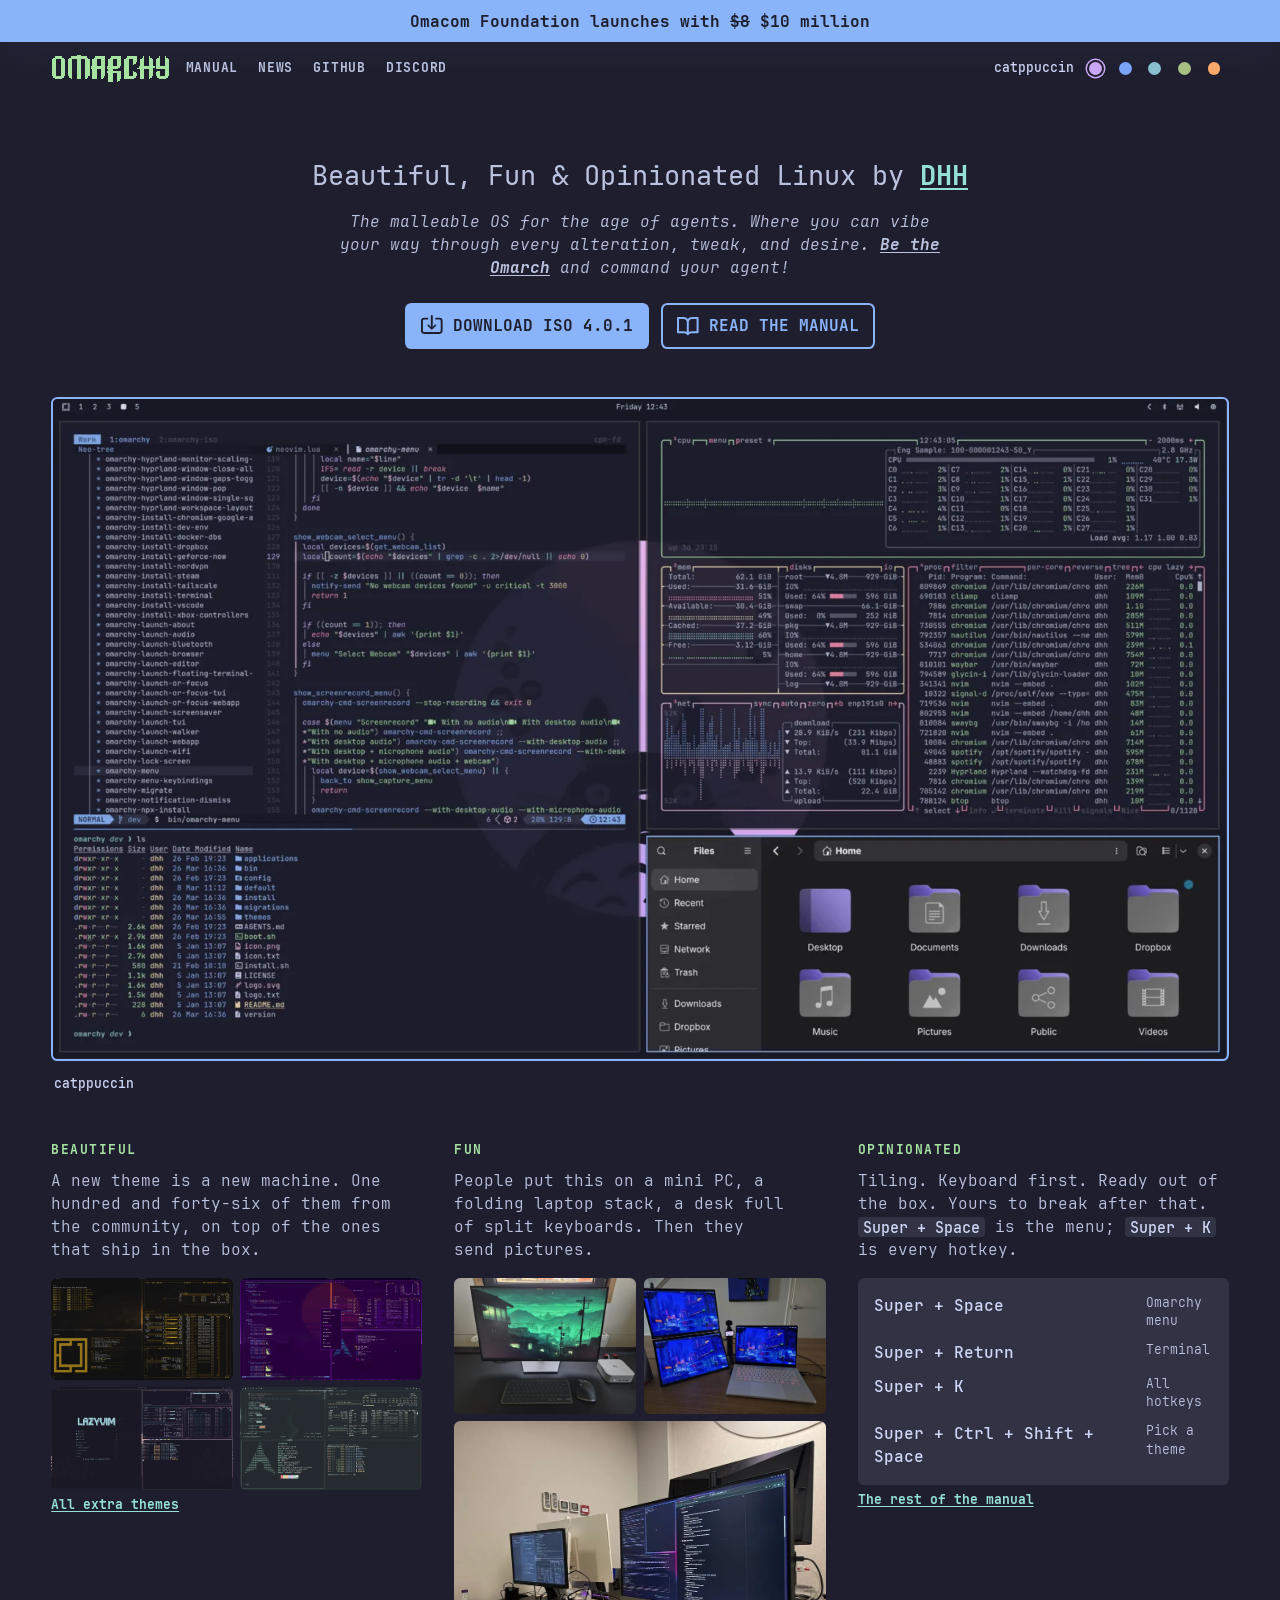
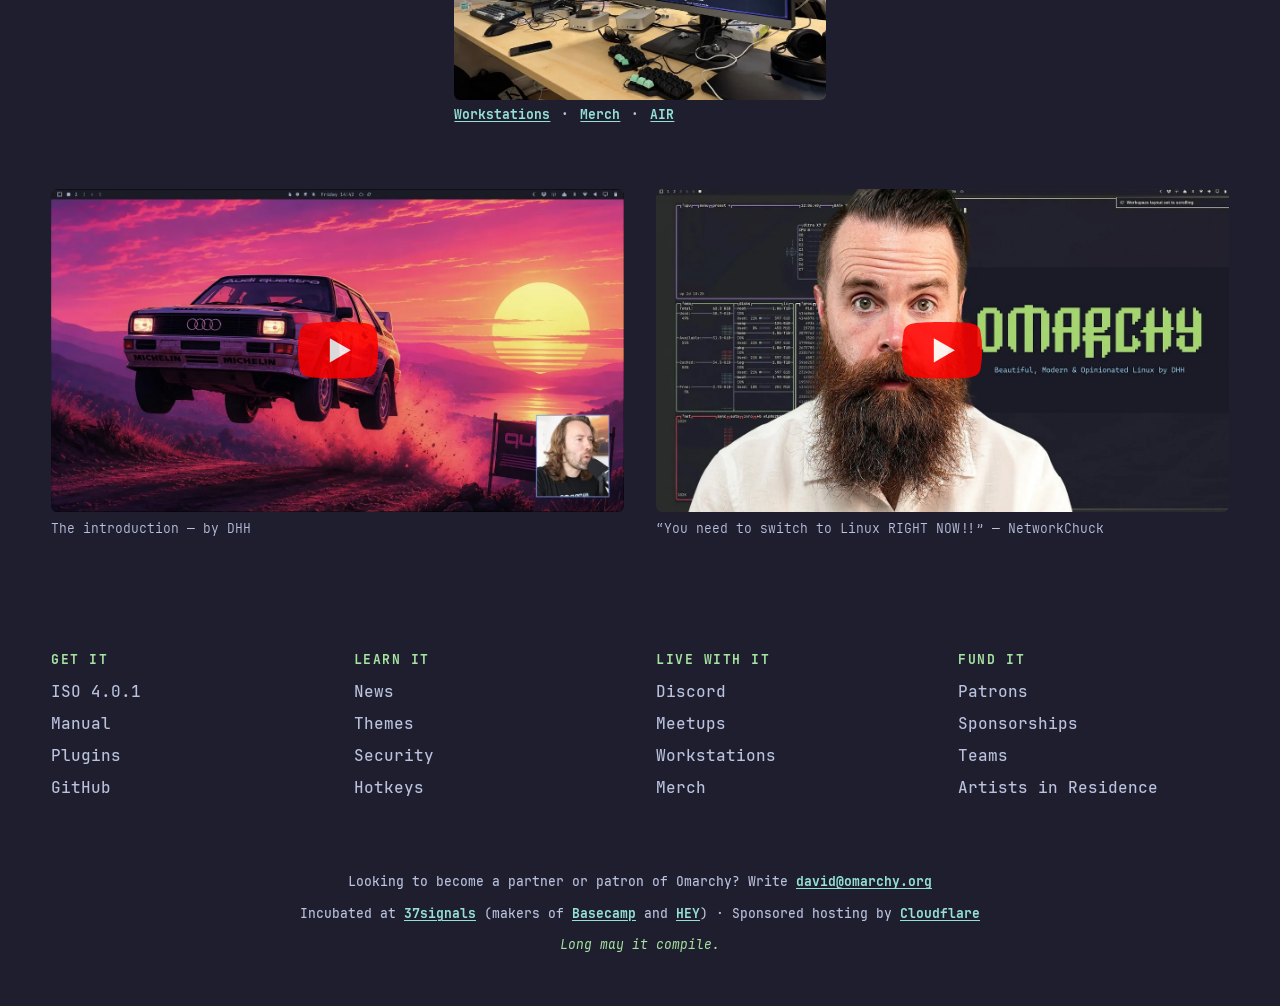
==== index.html @ 50c85d48 "Add Omarchy homepage redesign Static HTML/CSS drop-in: compact bar, Catppuccin default, stock theme " ====
<!doctype html>
<html lang="en" data-theme="catppuccin">
  <head>
    <meta charset="utf-8">
    <meta name="viewport" content="initial-scale=1, width=device-width">
    <title>Omarchy — Beautiful, Fun &amp; Opinionated Linux by DHH</title>
    <meta name="description" content="Beautiful, Fun &amp; Opinionated Linux by DHH. The malleable OS for the age of agents.">
    <meta name="theme-color" content="#1e1e2e">

    <meta property="og:site_name" content="Omarchy">
    <meta property="og:title" content="Omarchy">
    <meta property="og:description" content="Beautiful, Fun &amp; Opinionated Linux by DHH">
    <meta property="og:image" content="https://omarchy.org/assets/images/opengraph.png">
    <meta property="og:url" content="https://omarchy.org">
    <meta property="og:type" content="website">

    <meta name="twitter:title" content="Omarchy">
    <meta name="twitter:description" content="Beautiful, Fun &amp; Opinionated Linux by DHH">
    <meta name="twitter:image" content="https://omarchy.org/assets/images/opengraph.png">
    <meta name="twitter:card" content="summary_large_image">

    <link rel="icon" href="/assets/images/favicon.png">
    <link rel="stylesheet" href="/assets/css/reset.css">
    <link rel="stylesheet" href="/assets/css/fonts.css">
    <link rel="stylesheet" href="/assets/css/root.css">
    <link rel="stylesheet" href="/assets/css/site.css">

    <script>
      (function () {
        var allowed = ['catppuccin', 'tokyo-night', 'nord', 'everforest', 'retro-82'];
        var theme = 'catppuccin';
        try {
          var query = new URLSearchParams(location.search).get('theme');
          var stored = localStorage.getItem('omarchy-homepage-theme');
          if (allowed.indexOf(query) !== -1) theme = query;
          else if (allowed.indexOf(stored) !== -1) theme = stored;
        } catch (e) {}
        document.documentElement.dataset.theme = theme;
      })();
    </script>

    <script src="/assets/js/script.js" type="module"></script>
  </head>

  <body>
    <a class="skip" href="#content">Skip to content</a>

    <div class="notification">
      <a href="https://omarchy.org/news/2026/08/omacom-foundation-launches-with-8-million">Omacom Foundation launches with <s>$8</s> $10 million</a>
    </div>

    <header class="bar">
      <a class="bar__brand" href="/" aria-label="Omarchy">
        <span class="bar__logo" aria-hidden="true"></span>
        <span class="bar__wordmark" aria-hidden="true"></span>
      </a>

      <nav class="bar__links" aria-label="Primary">
        <a href="https://omarchy.org/manual/">Manual</a>
        <a href="https://omarchy.org/news/">News</a>
        <a href="https://github.com/omacom/omarchy">GitHub</a>
        <a href="https://discord.gg/tXFUdasqhY">Discord</a>
      </nav>

      <div class="bar__theme">
        <span class="bar__theme-name" data-theme-name aria-hidden="true">catppuccin</span>
        <div class="switcher" role="radiogroup" aria-label="Desktop theme">
          <button class="switcher__dot" type="button" role="radio" aria-checked="true" data-theme-set="catppuccin" style="--dot:#cba6f7" title="Catppuccin">
            <span class="visually-hidden">Catppuccin</span>
          </button>
          <button class="switcher__dot" type="button" role="radio" aria-checked="false" data-theme-set="tokyo-night" style="--dot:#7aa2f7" title="Tokyo Night">
            <span class="visually-hidden">Tokyo Night</span>
          </button>
          <button class="switcher__dot" type="button" role="radio" aria-checked="false" data-theme-set="nord" style="--dot:#88c0d0" title="Nord">
            <span class="visually-hidden">Nord</span>
          </button>
          <button class="switcher__dot" type="button" role="radio" aria-checked="false" data-theme-set="everforest" style="--dot:#a7c080" title="Everforest">
            <span class="visually-hidden">Everforest</span>
          </button>
          <button class="switcher__dot" type="button" role="radio" aria-checked="false" data-theme-set="retro-82" style="--dot:#faa968" title="Retro 82">
            <span class="visually-hidden">Retro 82</span>
          </button>
        </div>
      </div>

      <details class="bar__more">
        <summary>Menu</summary>
        <div class="bar__more-panel">
          <a href="https://iso.omarchy.org/omarchy-4.0.1.iso">Download ISO</a>
          <a href="https://omarchy.org/manual/">Manual</a>
          <a href="https://omarchy.org/news/">News</a>
          <a href="https://github.com/omacom/omarchy">GitHub</a>
          <a href="https://discord.gg/tXFUdasqhY">Discord</a>
        </div>
      </details>
    </header>

    <main id="content">
      <header class="hero wrap">
        <div class="hero__copy">
          <h1>Beautiful, Fun &amp; Opinionated Linux by <a href="https://dhh.dk">DHH</a></h1>
          <p class="hero__sub">The malleable OS for the age of agents. Where you can vibe your way through every alteration, tweak, and desire. <a href="https://omarchs.fyi">Be the Omarch</a> and command your agent!</p>
          <div class="hero__actions">
            <a class="button" href="https://iso.omarchy.org/omarchy-4.0.1.iso">
              <svg viewBox="0 0 32 32" aria-hidden="true"><path d="m9.47363 4.01687c.77167.00015 1.39727.62585 1.39747 1.39747 0 .7718-.6257 1.39829-1.39747 1.39843h-4.625c-.66518.00006-1.17367.17068-1.52539.5127-.34225.34225-.51364.86071-.51367 1.55469v14.24194c0 .694.17139 1.2124.51367 1.5547.35173.3517.86001.5282 1.52539.5283h22.28807c.6561 0 1.1599-.1766 1.5117-.5283.3613-.3423.542-.8607.542-1.5547v-14.24194c0-.69398-.1807-1.21244-.542-1.55469-.3517-.34214-.8558-.5127-1.5117-.5127h-4.624c-.7719 0-1.3984-.62654-1.3984-1.39843.0002-.77171.6266-1.39747 1.3984-1.39747h4.8096c1.5402.00002 2.705.3903 3.4941 1.16993.789.77963 1.1836 1.93518 1.1836 3.46582v14.71258c0 1.5305-.3947 2.6853-1.1836 3.4649-.7891.7796-1.9539 1.1699-3.4941 1.1699h-22.64457c-1.54021 0-2.70501-.3903-3.49414-1.1699-.788897-.7796-1.18354196-1.9344-1.18359-3.4649v-14.71258c0-1.53064.394563-2.68619 1.18359-3.46582.78913-.77963 1.95393-1.16991 3.49414-1.16993z"/><path d="m16.0078 0c.3832.00005683.7111.136008.9834.408203.2825.27241.4238.590889.4238.954097v14.2481l-.1211 2.2548.8018-.9687 2.1494-2.2998c.2522-.2825.5652-.4238.9385-.4238.3429 0 .6358.1156.8779.3476.2522.2321.378.5203.378.8633-.0001.3328-.1314.6359-.3936.9082l-4.9785 4.7969c-.1816.1715-.3588.2926-.5303.3632-.1714.0706-.3478.1065-.5293.1065-.1816 0-.3587-.0358-.5303-.1065-.1714-.0706-.3533-.1918-.5449-.3632l-4.96385-4.7969c-.27233-.2723-.40812-.5754-.4082-.9082 0-.343.12114-.6312.36328-.8633.24207-.2319.53497-.3476.87797-.3476.3933 0 .711.1413.9531.4238l2.164 2.2998.8028.9687-.1211-2.2548v-14.2481c0-.363208.1358-.681687.4082-.954097.2824-.27226.6157-.408203.999-.408203z" fill="currentColor"/></svg>
              <span>Download ISO 4.0.1</span>
            </a>
            <a class="button button--ghost" href="https://omarchy.org/manual/">
              <svg viewBox="0 0 32 32" aria-hidden="true"><path d="m0 4.49992c0-.3978.158025-.77931.439312-1.0606s.662798-.43931 1.060598-.43931h8.50549c2.4538 0 4.6337 1.17992 5.9996 3.00181.6982-.9334 1.6047-1.69085 2.6474-2.212 1.0426-.52115 2.1926-.7916 3.3582-.78981h8.4895c.3978 0 .7793.15802 1.0606.43931s.4393.6628.4393 1.0606v20.99868c0 .3978-.158.7793-.4393 1.0606s-.6628.4393-1.0606.4393h-9.0134c-.591 0-1.1761.1164-1.722.3425-.546.2261-1.042.5576-1.4598.9754l-1.244 1.2419c-.2812.2809-.6624.4387-1.0599.4387s-.7787-.1578-1.0599-.4387l-1.244-1.2419c-.4178-.4178-.9138-.7493-1.4598-.9754-.5459-.2261-1.131-.3425-1.722-.3425h-9.01539c-.3978 0-.779311-.158-1.060598-.4393s-.439312-.6628-.439312-1.0606zm14.5011 20.64668.008-10.1453-.004-4.5058c-.0011-1.19267-.4756-2.33616-1.3194-3.17916-.8437-.84299-1.9876-1.31652-3.1803-1.31652h-7.00559v17.99888h7.51349c1.4108-.0001 2.793.3978 3.9878 1.1479zm3.0078-14.6471-.008 14.6431c1.1942-.7477 2.5748-1.1442 3.9838-1.1439h7.5135v-17.99888h-6.9896c-1.1934 0-2.3379.47408-3.1818 1.31794-.8438.84386-1.3179 1.98838-1.3179 3.18174z" fill="currentColor"/></svg>
              <span>Read the Manual</span>
            </a>
          </div>
        </div>

        <figure class="desktop">
          <div class="desktop__window">
            <img data-desktop src="/assets/images/desktop/catppuccin.webp" width="1600" height="900" alt="Omarchy desktop · catppuccin">
          </div>
          <script>
            (function () {
              var theme = document.documentElement.dataset.theme;
              if (!theme) return;
              if (theme !== 'catppuccin') {
                var img = document.querySelector('[data-desktop]');
                img.src = '/assets/images/desktop/' + theme + '.webp';
                img.alt = 'Omarchy desktop · ' + theme;
              }
              document.querySelectorAll('[data-theme-name]').forEach(function (el) {
                el.textContent = theme;
              });
            })();
          </script>
          <figcaption class="desktop__meta">
            <p class="desktop__caption"><strong data-theme-name>catppuccin</strong></p>
          </figcaption>
        </figure>
      </header>

      <section class="beats wrap" aria-label="Beautiful, fun, and opinionated">
        <article class="beat">
          <h2>Beautiful</h2>
          <p>A new theme is a new machine. One hundred and forty-six of them from the community, on top of the ones that ship in the box.</p>
          <div class="thumbs">
            <a href="https://omarchy.org/themes/"><img src="/assets/images/themes/gold-rush.webp" width="1200" height="675" alt="Gold Rush theme" loading="lazy" decoding="async"></a>
            <a href="https://omarchy.org/themes/"><img src="/assets/images/themes/synthwave-84.webp" width="1200" height="675" alt="Synthwave '84 theme" loading="lazy" decoding="async"></a>
            <a href="https://omarchy.org/themes/"><img src="/assets/images/themes/rose-pine-dark.webp" width="1200" height="675" alt="Rose Pine Dark theme" loading="lazy" decoding="async"></a>
            <a href="https://omarchy.org/themes/"><img src="/assets/images/themes/evergarden.webp" width="1200" height="675" alt="Evergarden theme" loading="lazy" decoding="async"></a>
          </div>
          <a class="beat__more" href="https://omarchy.org/themes/">All extra themes</a>
        </article>

        <article class="beat">
          <h2>Fun</h2>
          <p>People put this on a mini PC, a folding laptop stack, a desk full of split keyboards. Then they send pictures.</p>
          <div class="desks">
            <a href="https://omarchy.org/workstations/"><img src="/assets/images/workstations/thumbs/20250809_093527.webp" width="900" height="675" alt="A single-monitor Omarchy workstation" loading="lazy" decoding="async"></a>
            <a href="https://omarchy.org/workstations/"><img src="/assets/images/workstations/thumbs/20250819_130901.webp" width="900" height="675" alt="A three-screen Omarchy laptop setup" loading="lazy" decoding="async"></a>
            <a href="https://omarchy.org/workstations/"><img src="/assets/images/workstations/thumbs/6a74444a-0a73-46bc-817d-bce9c9c6c0e6.webp" width="900" height="675" alt="An ultrawide Omarchy desk with split keyboards" loading="lazy" decoding="async"></a>
          </div>
          <a class="beat__more" href="https://omarchy.org/workstations/">Workstations</a>
          ·
          <a class="beat__more" href="https://supply.37signals.com/collections/omarchy">Merch</a>
          ·
          <a class="beat__more" href="https://omarchy.org/air/">AIR</a>
        </article>

        <article class="beat">
          <h2>Opinionated</h2>
          <p>Tiling. Keyboard first. Ready out of the box. Yours to break after that. <kbd>Super + Space</kbd> is the menu; <kbd>Super + K</kbd> is every hotkey.</p>
          <dl class="keys">
            <div>
              <dt>Super + Space</dt>
              <dd>Omarchy menu</dd>
            </div>
            <div>
              <dt>Super + Return</dt>
              <dd>Terminal</dd>
            </div>
            <div>
              <dt>Super + K</dt>
              <dd>All hotkeys</dd>
            </div>
            <div>
              <dt>Super + Ctrl + Shift + Space</dt>
              <dd>Pick a theme</dd>
            </div>
          </dl>
          <a class="beat__more" href="https://omarchy.org/manual/hotkeys">The rest of the manual</a>
        </article>
      </section>

      <section class="watch wrap" aria-label="Videos">
        <figure class="video">
          <button class="video__facade" type="button" data-video="F7fe9pa8OeE" data-title="Omarchy introduction video" aria-label="Play: Omarchy introduction video">
            <img src="/assets/images/video/omarchy-quattro.webp" width="1280" height="720" alt="Omarchy Quattro by David Heinemeier Hansson" decoding="async">
            <span class="video__play" aria-hidden="true">
              <svg viewBox="0 0 68 48"><path d="M66.5 7.7a8.6 8.6 0 0 0-6-6C55.2 0 34 0 34 0S12.8 0 7.5 1.7a8.6 8.6 0 0 0-6 6A89.7 89.7 0 0 0 0 24a89.7 89.7 0 0 0 1.5 16.3 8.6 8.6 0 0 0 6 6C12.8 48 34 48 34 48s21.2 0 26.5-1.7a8.6 8.6 0 0 0 6-6A89.7 89.7 0 0 0 68 24a89.7 89.7 0 0 0-1.5-16.3z" fill="#f00"/><path d="M27 34.3 44.8 24 27 13.7z" fill="#fff"/></svg>
            </span>
          </button>
          <figcaption>The introduction — by DHH</figcaption>
        </figure>

        <figure class="video">
          <button class="video__facade" type="button" data-video="9SDkU5VDQEQ" data-title="You need to switch to Linux RIGHT NOW!! by NetworkChuck" aria-label="Play: You need to switch to Linux RIGHT NOW!! by NetworkChuck">
            <img src="/assets/images/video/networkchuck.webp" width="1280" height="720" alt="You need to switch to Linux RIGHT NOW!! by NetworkChuck" decoding="async">
            <span class="video__play" aria-hidden="true">
              <svg viewBox="0 0 68 48"><path d="M66.5 7.7a8.6 8.6 0 0 0-6-6C55.2 0 34 0 34 0S12.8 0 7.5 1.7a8.6 8.6 0 0 0-6 6A89.7 89.7 0 0 0 0 24a89.7 89.7 0 0 0 1.5 16.3 8.6 8.6 0 0 0 6 6C12.8 48 34 48 34 48s21.2 0 26.5-1.7a8.6 8.6 0 0 0 6-6A89.7 89.7 0 0 0 68 24a89.7 89.7 0 0 0-1.5-16.3z" fill="#f00"/><path d="M27 34.3 44.8 24 27 13.7z" fill="#fff"/></svg>
            </span>
          </button>
          <figcaption>“You need to switch to Linux RIGHT NOW!!” — NetworkChuck</figcaption>
        </figure>
      </section>

      <nav class="directory wrap" aria-label="The rest of Omarchy">
        <div>
          <h2>Get it</h2>
          <ul>
            <li><a href="https://iso.omarchy.org/omarchy-4.0.1.iso">ISO 4.0.1</a></li>
            <li><a href="https://omarchy.org/manual/">Manual</a></li>
            <li><a href="https://omarchyplugins.com/">Plugins</a></li>
            <li><a href="https://github.com/omacom/omarchy">GitHub</a></li>
          </ul>
        </div>
        <div>
          <h2>Learn it</h2>
          <ul>
            <li><a href="https://omarchy.org/news/">News</a></li>
            <li><a href="https://omarchy.org/themes/">Themes</a></li>
            <li><a href="https://omarchy.org/security/">Security</a></li>
            <li><a href="https://omarchy.org/manual/hotkeys">Hotkeys</a></li>
          </ul>
        </div>
        <div>
          <h2>Live with it</h2>
          <ul>
            <li><a href="https://discord.gg/tXFUdasqhY">Discord</a></li>
            <li><a href="https://omarchy.org/meetups/">Meetups</a></li>
            <li><a href="https://omarchy.org/workstations/">Workstations</a></li>
            <li><a href="https://supply.37signals.com/collections/omarchy">Merch</a></li>
          </ul>
        </div>
        <div>
          <h2>Fund it</h2>
          <ul>
            <li><a href="https://omarchy.org/patrons/">Patrons</a></li>
            <li><a href="https://omarchy.org/sponsorships/">Sponsorships</a></li>
            <li><a href="https://omarchy.org/teams/">Teams</a></li>
            <li><a href="https://omarchy.org/air/">Artists in Residence</a></li>
          </ul>
        </div>
      </nav>
    </main>

    <footer class="footer wrap">
      <p>Looking to become a partner or patron of Omarchy? Write <a href="mailto:david@omarchy.org">david@omarchy.org</a></p>
      <p>Incubated at <a href="https://37signals.com">37signals</a> (makers of <a href="https://basecamp.com">Basecamp</a> and <a href="https://hey.com">HEY</a>) · Sponsored hosting by <a href="https://cloudflare.com">Cloudflare</a></p>
      <p><a class="wink" href="https://omarchs.fyi">Long may it compile.</a></p>
    </footer>
  </body>
</html>
---- assets/css/fonts.css ----
@font-face {
  font-display: swap;
  font-family: 'JetBrains Mono';
  font-style: normal;
  font-weight: 300;
  src: url('../fonts/JetBrainsMono-Light.woff2') format('woff2');
}

@font-face {
  font-display: swap;
  font-family: 'JetBrains Mono';
  font-style: italic;
  font-weight: 300;
  src: url('../fonts/JetBrainsMono-LightItalic.woff2') format('woff2');
}

@font-face {
  font-display: swap;
  font-family: 'JetBrains Mono';
  font-style: normal;
  font-weight: 400;
  src: url('../fonts/JetBrainsMono-Regular.woff2') format('woff2');
}

@font-face {
  font-display: swap;
  font-family: 'JetBrains Mono';
  font-style: italic;
  font-weight: 400;
  src: url('../fonts/JetBrainsMono-Italic.woff2') format('woff2');
}

@font-face {
  font-display: swap;
  font-family: 'JetBrains Mono';
  font-style: normal;
  font-weight: 500;
  src: url('../fonts/JetBrainsMono-Medium.woff2') format('woff2');
}

@font-face {
  font-display: swap;
  font-family: 'JetBrains Mono';
  font-style: italic;
  font-weight: 500;
  src: url('../fonts/JetBrainsMono-MediumItalic.woff2') format('woff2');
}

@font-face {
  font-display: swap;
  font-family: 'JetBrains Mono';
  font-style: normal;
  font-weight: 600;
  src: url('../fonts/JetBrainsMono-SemiBold.woff2') format('woff2');
}

@font-face {
  font-display: swap;
  font-family: 'JetBrains Mono';
  font-style: italic;
  font-weight: 600;
  src: url('../fonts/JetBrainsMono-SemiBoldItalic.woff2') format('woff2');
}

@font-face {
  font-display: swap;
  font-family: 'JetBrains Mono';
  font-style: normal;
  font-weight: 700;
  src: url('../fonts/JetBrainsMono-Bold.woff2') format('woff2');
}

@font-face {
  font-display: swap;
  font-family: 'JetBrains Mono';
  font-style: italic;
  font-weight: 700;
  src: url('../fonts/JetBrainsMono-BoldItalic.woff2') format('woff2');
}
---- assets/css/root.css ----
/* Palettes are the stock Omarchy colors.toml values, mapped onto the
   tokens the current site already uses. Catppuccin is the default so
   a first paint without JS still matches the hero. */

:root,
[data-theme="catppuccin"] {
  --rgb-background: 30, 30, 46;
  --rgb-surface: 49, 50, 68;
  --rgb-muted: 88, 91, 112;
  --rgb-text: 186, 194, 222;
  --rgb-bright: 205, 214, 244;
  --rgb-accent: 137, 180, 250;
  --rgb-link: 148, 226, 213;
  --rgb-green: 166, 227, 161;
  --rgb-hover: 245, 194, 231;
  --rgb-black: 0, 0, 0;
  --rgb-white: 255, 255, 255;
  --swatch: #cba6f7;
}

[data-theme="tokyo-night"] {
  --rgb-background: 26, 27, 38;
  --rgb-surface: 36, 40, 59;
  --rgb-muted: 65, 72, 104;
  --rgb-text: 122, 162, 247;
  --rgb-bright: 192, 202, 245;
  --rgb-accent: 122, 162, 247;
  --rgb-link: 125, 207, 255;
  --rgb-green: 158, 206, 106;
  --rgb-hover: 180, 249, 248;
  --swatch: #7aa2f7;
}

[data-theme="nord"] {
  --rgb-background: 46, 52, 64;
  --rgb-surface: 59, 66, 82;
  --rgb-muted: 76, 86, 106;
  --rgb-text: 216, 222, 233;
  --rgb-bright: 236, 239, 244;
  --rgb-accent: 129, 161, 193;
  --rgb-link: 136, 192, 208;
  --rgb-green: 163, 190, 140;
  --rgb-hover: 143, 188, 187;
  --swatch: #88c0d0;
}

[data-theme="everforest"] {
  --rgb-background: 45, 53, 59;
  --rgb-surface: 52, 63, 68;
  --rgb-muted: 71, 82, 88;
  --rgb-text: 211, 198, 170;
  --rgb-bright: 211, 198, 170;
  --rgb-accent: 127, 187, 179;
  --rgb-link: 131, 192, 146;
  --rgb-green: 167, 192, 128;
  --rgb-hover: 219, 188, 127;
  --swatch: #a7c080;
}

[data-theme="retro-82"] {
  --rgb-background: 5, 24, 46;
  --rgb-surface: 10, 37, 64;
  --rgb-muted: 42, 107, 120;
  --rgb-text: 167, 201, 198;
  --rgb-bright: 246, 220, 172;
  --rgb-accent: 250, 169, 104;
  --rgb-link: 140, 191, 184;
  --rgb-green: 2, 131, 145;
  --rgb-hover: 233, 123, 60;
  --swatch: #faa968;
}

:root {
  --color-background: rgb(var(--rgb-background));
  --color-surface: rgb(var(--rgb-surface));
  --color-muted: rgb(var(--rgb-muted));
  --color-text: rgb(var(--rgb-text));
  --color-bright: rgb(var(--rgb-bright));
  --color-accent: rgb(var(--rgb-accent));
  --color-link: rgb(var(--rgb-link));
  --color-green: rgb(var(--rgb-green));
  --color-hover: rgb(var(--rgb-hover));
  --color-black: rgb(var(--rgb-black));
  --color-white: rgb(var(--rgb-white));

  --border-color: rgb(var(--rgb-muted) / 0.7);
  --border-width: max(1px, 0.0625em);

  --font-family: 'JetBrains Mono', ui-monospace, monospace;
  --font-size: clamp(0.8125rem, 0.62rem + 0.55vw, 1rem);
  --font-size-small: 80%;
  --font-size-medium: 125%;
  --font-size-large: 160%;

  --line-height: 1.45;

  --space-small: 0.5em;
  --space-medium: 1em;
  --space-neutral: 1.5em;
  --space-large: 2em;
  --space-x-large: 3em;
  --space-xx-large: 4em;
  --space-xxx-large: 5em;

  --measure: 90em;
  --gutter: clamp(1.25rem, 4vw, 4rem);

  --radius: 0.4em;
  --transition: 0.15s cubic-bezier(0.33, 1, 0.68, 1);

  --window-shadow:
    0 0 0 1px rgb(var(--rgb-black) / 0.3),
    0 0.3em 2em -1.2em rgb(var(--rgb-black) / 0.1),
    0 0.6em 2.4em -1.6em rgb(var(--rgb-black) / 0.2),
    0 0.9em 2.8em -2em rgb(var(--rgb-black) / 0.3),
    0 1.2em 3.2em -2.4em rgb(var(--rgb-black) / 0.45);
}
---- assets/css/site.css ----
html {
  color-scheme: dark;
  font-size: 16px;
  scroll-behavior: smooth;
}

body {
  background: var(--color-background);
  color: var(--color-text);
  display: flex;
  flex-direction: column;
  font-family: var(--font-family);
  font-size: var(--font-size);
  font-weight: 300;
  line-height: var(--line-height);
  min-height: 100vh;
  min-height: 100dvh;
}

a {
  color: var(--color-link);
  font-weight: 700;
  text-decoration-thickness: 0.0875em;
  text-underline-offset: 0.125em;
  transition: color var(--transition);
}

b,
strong {
  font-weight: 700;
}

i,
em {
  font-style: italic;
}

img {
  height: auto;
  max-width: 100%;
  width: 100%;
}

:focus-visible {
  outline: 2px solid var(--color-accent);
  outline-offset: 3px;
}

.visually-hidden {
  clip: rect(0 0 0 0);
  clip-path: inset(50%);
  height: 1px;
  overflow: hidden;
  position: absolute;
  white-space: nowrap;
  width: 1px;
}

.skip {
  background: var(--color-accent);
  color: var(--color-background);
  font-weight: 700;
  left: var(--space-medium);
  padding: var(--space-small) var(--space-medium);
  position: absolute;
  text-decoration: none;
  top: -4em;
  z-index: 20;
}

.skip:focus {
  top: var(--space-medium);
}


/* News strip. Scrolls away; the bar below is the thing that sticks. */

.notification a {
  background: var(--color-accent);
  color: var(--color-background);
  display: block;
  font-weight: 700;
  padding: 0.6em var(--gutter);
  text-align: center;
  text-decoration: none;
  transition:
    background var(--transition),
    color var(--transition);
}

.notification s {
  text-decoration: line-through;
}


/* Compact bar. The ASCII wordmark lives here as a CSS mask of the official
   vector, so it recolors with the theme and no longer eats the fold. */

.bar {
  align-items: center;
  backdrop-filter: blur(16px);
  -webkit-backdrop-filter: blur(16px);
  background: rgb(var(--rgb-background) / 0.88);
  border-bottom: var(--border-width) solid var(--border-color);
  display: grid;
  gap: var(--space-medium);
  grid-template-columns: auto 1fr auto;
  padding: 0.7em var(--gutter);
  position: sticky;
  top: 0;
  z-index: 10;
}

.bar__brand {
  color: var(--color-green);
  display: flex;
  text-decoration: none;
}

.bar__logo,
.bar__wordmark {
  background: currentColor;
  display: block;
}

.bar__logo {
  height: 1.7em;
  mask: url('../images/brand/omarchy-logo-mask.svg') center / contain no-repeat;
  -webkit-mask: url('../images/brand/omarchy-logo-mask.svg') center / contain no-repeat;
  width: 1.7em;
}

.bar__wordmark {
  height: 1.7em;
  mask: url('../images/brand/omarchy-wordmark-mask.svg') center / contain no-repeat;
  -webkit-mask: url('../images/brand/omarchy-wordmark-mask.svg') center / contain no-repeat;
  width: 7.4em;
}

.bar__links {
  display: none;
  gap: 1.25em;
  justify-self: start;
}

.bar__links a {
  color: var(--color-text);
  font-size: var(--font-size-small);
  font-weight: 700;
  letter-spacing: 0.06em;
  text-decoration: none;
  text-transform: uppercase;
}

.bar__more {
  justify-self: end;
  position: relative;
}

.bar__more summary {
  color: var(--color-text);
  cursor: pointer;
  font-size: var(--font-size-small);
  font-weight: 700;
  letter-spacing: 0.08em;
  list-style: none;
  text-transform: uppercase;
}

.bar__more summary::-webkit-details-marker {
  display: none;
}

.bar__more-panel {
  background: var(--color-surface);
  border: var(--border-width) solid var(--border-color);
  border-radius: var(--radius);
  box-shadow: var(--window-shadow);
  display: grid;
  gap: 0.75em;
  min-width: 12em;
  padding: var(--space-medium);
  position: absolute;
  right: 0;
  top: calc(100% + 0.6em);
}

.bar__more-panel a {
  color: var(--color-text);
  font-weight: 700;
  text-decoration: none;
}


/* Theme name + dots sit together on the right of the bar. */

.bar__theme {
  align-items: center;
  display: flex;
  gap: 0.15em;
  justify-self: end;
  min-width: 0;
}

.bar__theme-name {
  color: var(--color-bright);
  font-size: var(--font-size-small);
  font-weight: 600;
  padding-inline: 0.35em;
  white-space: nowrap;
}

/* Theme dots. Each swatch is a characteristic color, not the shared accent,
   so Tokyo Night and Catppuccin don't both read as "the blue one". */

.switcher {
  display: flex;
}

.switcher__dot {
  align-items: center;
  background: transparent;
  border: none;
  box-shadow: none;
  cursor: pointer;
  display: grid;
  height: 1.85em;
  justify-items: center;
  padding: 0;
  width: 1.85em;
}

.switcher__dot::after {
  background: var(--dot);
  border-radius: 99px;
  box-shadow: inset 0 0 0 1px rgb(var(--rgb-bright) / 0.25);
  content: "";
  height: 0.8em;
  width: 0.8em;
}

.switcher__dot[aria-checked="true"]::after {
  box-shadow:
    0 0 0 2px var(--color-background),
    0 0 0 3.5px var(--dot);
}


.wrap {
  margin-inline: auto;
  padding-inline: var(--gutter);
  width: min(100%, var(--measure));
}


/* Hero */

.hero {
  padding-bottom: var(--space-x-large);
  padding-top: var(--space-x-large);
}

.hero__copy {
  margin-inline: auto;
  margin-bottom: var(--space-x-large);
  max-width: 44em;
  text-align: center;
}

.hero h1 {
  font-size: clamp(1.25rem, 1.05rem + 0.8vw, 1.7rem);
  font-weight: 400;
  line-height: 1.3;
  text-wrap: balance;
}

.hero__sub {
  font-style: italic;
  font-weight: 300;
  margin-inline: auto;
  margin-top: var(--space-medium);
  max-width: 38em;
  text-wrap: pretty;
}

.hero__sub a,
.hero__sub a:hover {
  color: inherit;
}

.hero__actions {
  display: flex;
  flex-wrap: wrap;
  gap: 0.75em;
  justify-content: center;
  margin-top: var(--space-neutral);
}

.button {
  align-items: center;
  background: var(--color-accent);
  border: none;
  border-radius: var(--radius);
  box-shadow:
    0 1px 0 0 rgb(var(--rgb-black) / 0.1),
    0 0.2em 1.2em -0.4em rgb(var(--rgb-black) / 0.2),
    0 0.4em 2em -0.8em rgb(var(--rgb-black) / 0.3);
  color: var(--color-background);
  cursor: pointer;
  display: inline-flex;
  font-weight: 700;
  gap: 1ch;
  height: 2.9em;
  line-height: 1;
  padding-inline: var(--space-medium);
  text-decoration: none;
  text-transform: uppercase;
  transition:
    background var(--transition),
    color var(--transition),
    box-shadow var(--transition);
}

.button svg {
  fill: currentColor;
  height: 1.35em;
  overflow: visible;
  width: 1.35em;
}

.button--ghost {
  background: transparent;
  box-shadow: inset 0 0 0 2px var(--color-accent);
  color: var(--color-accent);
}


/* The desktop shot is a tiled window: gap, thin accent border, no fake
   titlebar. Theme switches recolor the page and swap this image. */

.desktop {
  margin-inline: auto;
  width: min(100%, var(--measure));
}

.desktop__window {
  background: var(--color-surface);
  border: 2px solid var(--color-accent);
  border-radius: var(--radius);
  box-shadow: var(--window-shadow);
  overflow: hidden;
}

.desktop__window img {
  aspect-ratio: 1800 / 1012;
  display: block;
  object-fit: cover;
  width: 100%;
}

.desktop__meta {
  margin-top: 0.85em;
  padding-inline: 0.15em;
}

.desktop__caption {
  color: rgb(var(--rgb-text) / 0.7);
  font-size: var(--font-size-small);
  font-weight: 500;
}

.desktop__caption strong {
  color: var(--color-bright);
  font-weight: 600;
}




/* Beautiful / Fun / Opinionated */

.beats {
  align-items: start;
  display: grid;
  gap: var(--space-xx-large);
  padding-bottom: var(--space-xx-large);
}

.beat h2 {
  color: var(--color-green);
  font-size: var(--font-size-small);
  font-weight: 700;
  letter-spacing: 0.12em;
  margin-bottom: 0.7em;
  text-transform: uppercase;
}

.beat p {
  margin-bottom: var(--space-medium);
  max-width: 36em;
  text-wrap: pretty;
}

.beat__more {
  display: inline-block;
  font-size: var(--font-size-small);
  margin-top: var(--space-small);
}

.thumbs,
.desks {
  display: grid;
  gap: 0.45em;
  min-width: 0;
}

.thumbs {
  grid-template-columns: minmax(0, 1fr) minmax(0, 1fr);
}

.desks {
  grid-template-columns: minmax(0, 1fr) minmax(0, 1fr);
}

.thumbs a,
.desks a {
  border-radius: var(--radius);
  display: block;
  min-width: 0;
  overflow: hidden;
}

.desks a:last-child {
  grid-column: 1 / -1;
}

.thumbs img {
  aspect-ratio: 16 / 9;
  object-fit: cover;
  transition: transform var(--transition);
}

.desks img {
  aspect-ratio: 4 / 3;
  object-fit: cover;
  transition: transform var(--transition);
}

.keys {
  background: var(--color-surface);
  border: var(--border-width) solid var(--border-color);
  border-radius: var(--radius);
  display: grid;
  gap: 0.65em;
  padding: var(--space-medium);
}

.keys div {
  display: grid;
  gap: 0.35em 1em;
  grid-template-columns: minmax(0, 1fr);
}

.keys dt {
  color: var(--color-bright);
  font-weight: 600;
}

.keys dd {
  color: rgb(var(--rgb-text) / 0.8);
  font-size: var(--font-size-small);
}

kbd {
  background: var(--color-surface);
  border: var(--border-width) solid var(--border-color);
  border-radius: 0.25em;
  color: var(--color-bright);
  font-size: 0.92em;
  font-weight: 600;
  padding: 0.05em 0.35em;
}


/* Videos sit under the product, not in place of it. */

.watch {
  display: grid;
  gap: var(--space-large);
  padding-bottom: var(--space-xx-large);
}

.watch iframe,
.video__facade {
  aspect-ratio: 16 / 9;
  border: none;
  border-radius: var(--radius);
  box-shadow: var(--window-shadow);
  display: block;
  overflow: hidden;
  width: 100%;
}

.video__facade {
  background: var(--color-surface);
  cursor: pointer;
  padding: 0;
  position: relative;
}

.video__facade img {
  height: 100%;
  object-fit: cover;
  transition: transform var(--transition);
  width: 100%;
}

.video__play {
  align-items: center;
  display: flex;
  inset: 0;
  justify-content: center;
  position: absolute;
}

.video__play svg {
  filter: drop-shadow(0 0.1em 0.5em rgb(var(--rgb-black) / 0.5));
  opacity: 0.85;
  transition: opacity var(--transition);
  width: min(14%, 6em);
}

.video figcaption {
  color: rgb(var(--rgb-text) / 0.75);
  font-size: var(--font-size-small);
  margin-top: 0.7em;
}


/* The fourteen buttons, demoted to a directory. */

.directory {
  border-top: var(--border-width) solid var(--border-color);
  display: grid;
  gap: var(--space-x-large);
  padding-bottom: var(--space-x-large);
  padding-top: var(--space-x-large);
}

.directory h2 {
  color: var(--color-green);
  font-size: var(--font-size-small);
  font-weight: 700;
  letter-spacing: 0.12em;
  margin-bottom: 0.85em;
  text-transform: uppercase;
}

.directory ul {
  display: grid;
  gap: 0.55em;
}

.directory a {
  color: var(--color-text);
  font-weight: 500;
  text-decoration: none;
}


.footer {
  border-top: var(--border-width) solid var(--border-color);
  color: rgb(var(--rgb-text) / 0.75);
  display: grid;
  font-size: var(--font-size-small);
  font-weight: 500;
  gap: var(--space-medium);
  padding-bottom: var(--space-xx-large);
  padding-top: var(--space-large);
  text-align: center;
}

.footer p {
  text-wrap: pretty;
}

.wink {
  color: var(--color-green);
  font-style: italic;
  font-weight: 400;
  text-decoration: none;
}


/* Inner pages wear the same bar. Content is a narrow column. */

.page-head {
  padding-bottom: var(--space-large);
  padding-top: var(--space-xx-large);
}

.page-head h1 {
  font-size: var(--font-size-large);
  font-weight: 400;
  line-height: 1.25;
  text-wrap: balance;
}

.page-head p {
  font-style: italic;
  margin-top: var(--space-medium);
  max-width: 40em;
}

.prose {
  font-weight: 400;
  max-width: 42em;
  padding-bottom: var(--space-xx-large);
}

.prose h2 {
  color: var(--color-green);
  font-size: var(--font-size-medium);
  font-weight: 600;
  margin-bottom: 0.6em;
  margin-top: var(--space-x-large);
}

.prose p,
.prose li {
  margin-bottom: 1em;
}

.prose ul {
  list-style: disc;
  padding-left: 1.2em;
}

.prose code {
  background: var(--color-surface);
  border-radius: 0.25em;
  color: var(--color-bright);
  font-size: 0.95em;
  padding: 0.1em 0.35em;
}


@media (hover: hover) {

  a:hover {
    color: var(--color-white);
  }

  .notification a:hover {
    background: var(--color-hover);
    color: var(--color-background);
  }

  .bar__brand:hover {
    color: var(--color-hover);
  }

  .bar__links a:hover,
  .bar__more-panel a:hover,
  .directory a:hover {
    color: var(--color-white);
  }

  .button:hover {
    background: var(--color-hover);
    color: var(--color-background);
  }

  .button--ghost:hover {
    background: var(--color-accent);
    color: var(--color-background);
  }

  .thumbs a:hover img,
  .desks a:hover img,
  .video__facade:hover img {
    transform: scale(1.03);
  }

  .video__facade:hover .video__play svg {
    opacity: 1;
  }

  .wink:hover {
    color: var(--color-hover);
  }

  .switcher__dot:hover::after {
    box-shadow: 0 0 0 2px var(--color-background), 0 0 0 3.5px var(--dot);
  }

}


@media (min-width: 40em) {

  .keys div {
    grid-template-columns: 16em 1fr;
  }

}


@media (min-width: 52em) {

  .bar__logo {
    display: none;
  }

  .bar__links {
    display: flex;
  }

  .bar__more {
    display: none;
  }

  .watch {
    grid-template-columns: 1fr 1fr;
  }

  .directory {
    grid-template-columns: repeat(4, minmax(0, 1fr));
    gap: var(--space-large);
  }

}


@media (min-width: 64em) {

  .hero {
    padding-top: var(--space-xx-large);
  }

  .beats {
    gap: var(--space-large);
    grid-template-columns: 1fr 1fr 1fr;
  }

}


@media (max-width: 51.98em) {

  .bar__wordmark {
    display: none;
  }

}


@media (prefers-reduced-motion: reduce) {

  html {
    scroll-behavior: auto;
  }

  *,
  *::before,
  *::after {
    transition: none !important;
  }

  .thumbs a:hover img,
  .desks a:hover img,
  .video__facade:hover img {
    transform: none;
  }

}
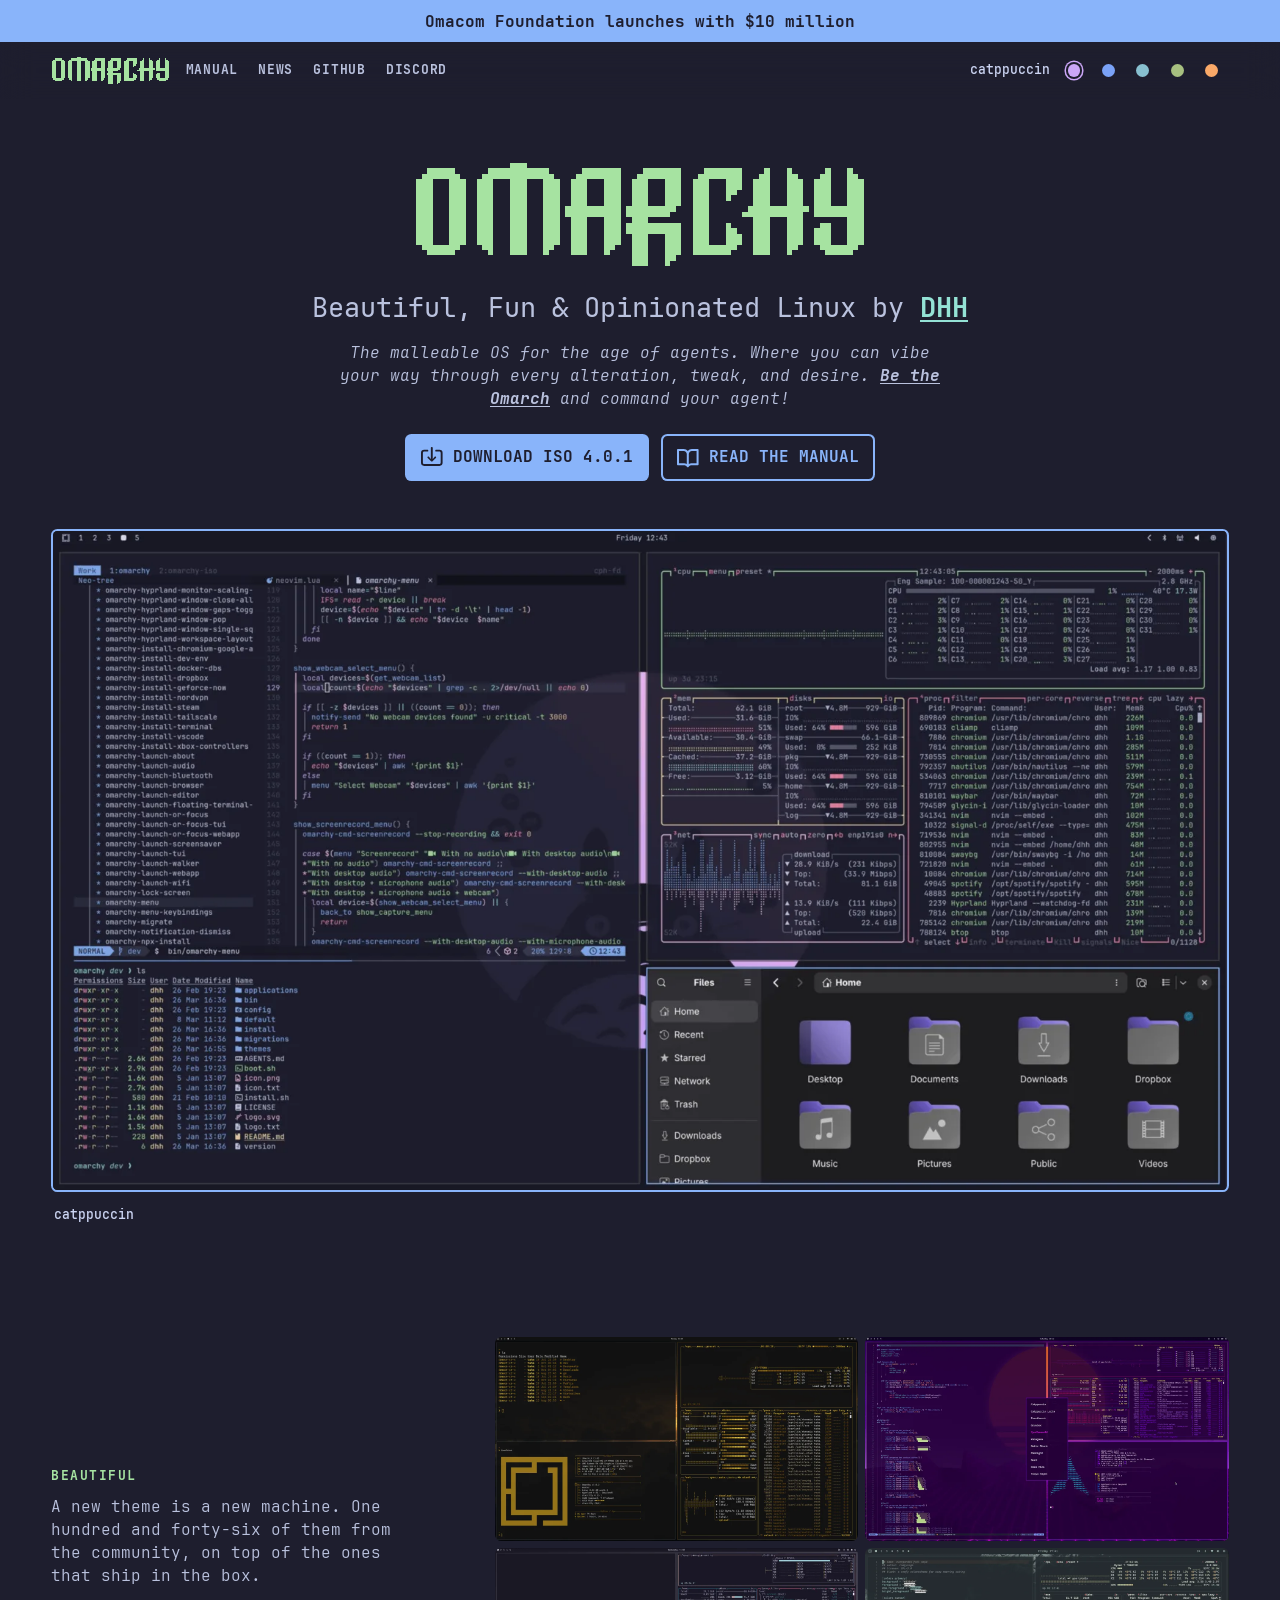
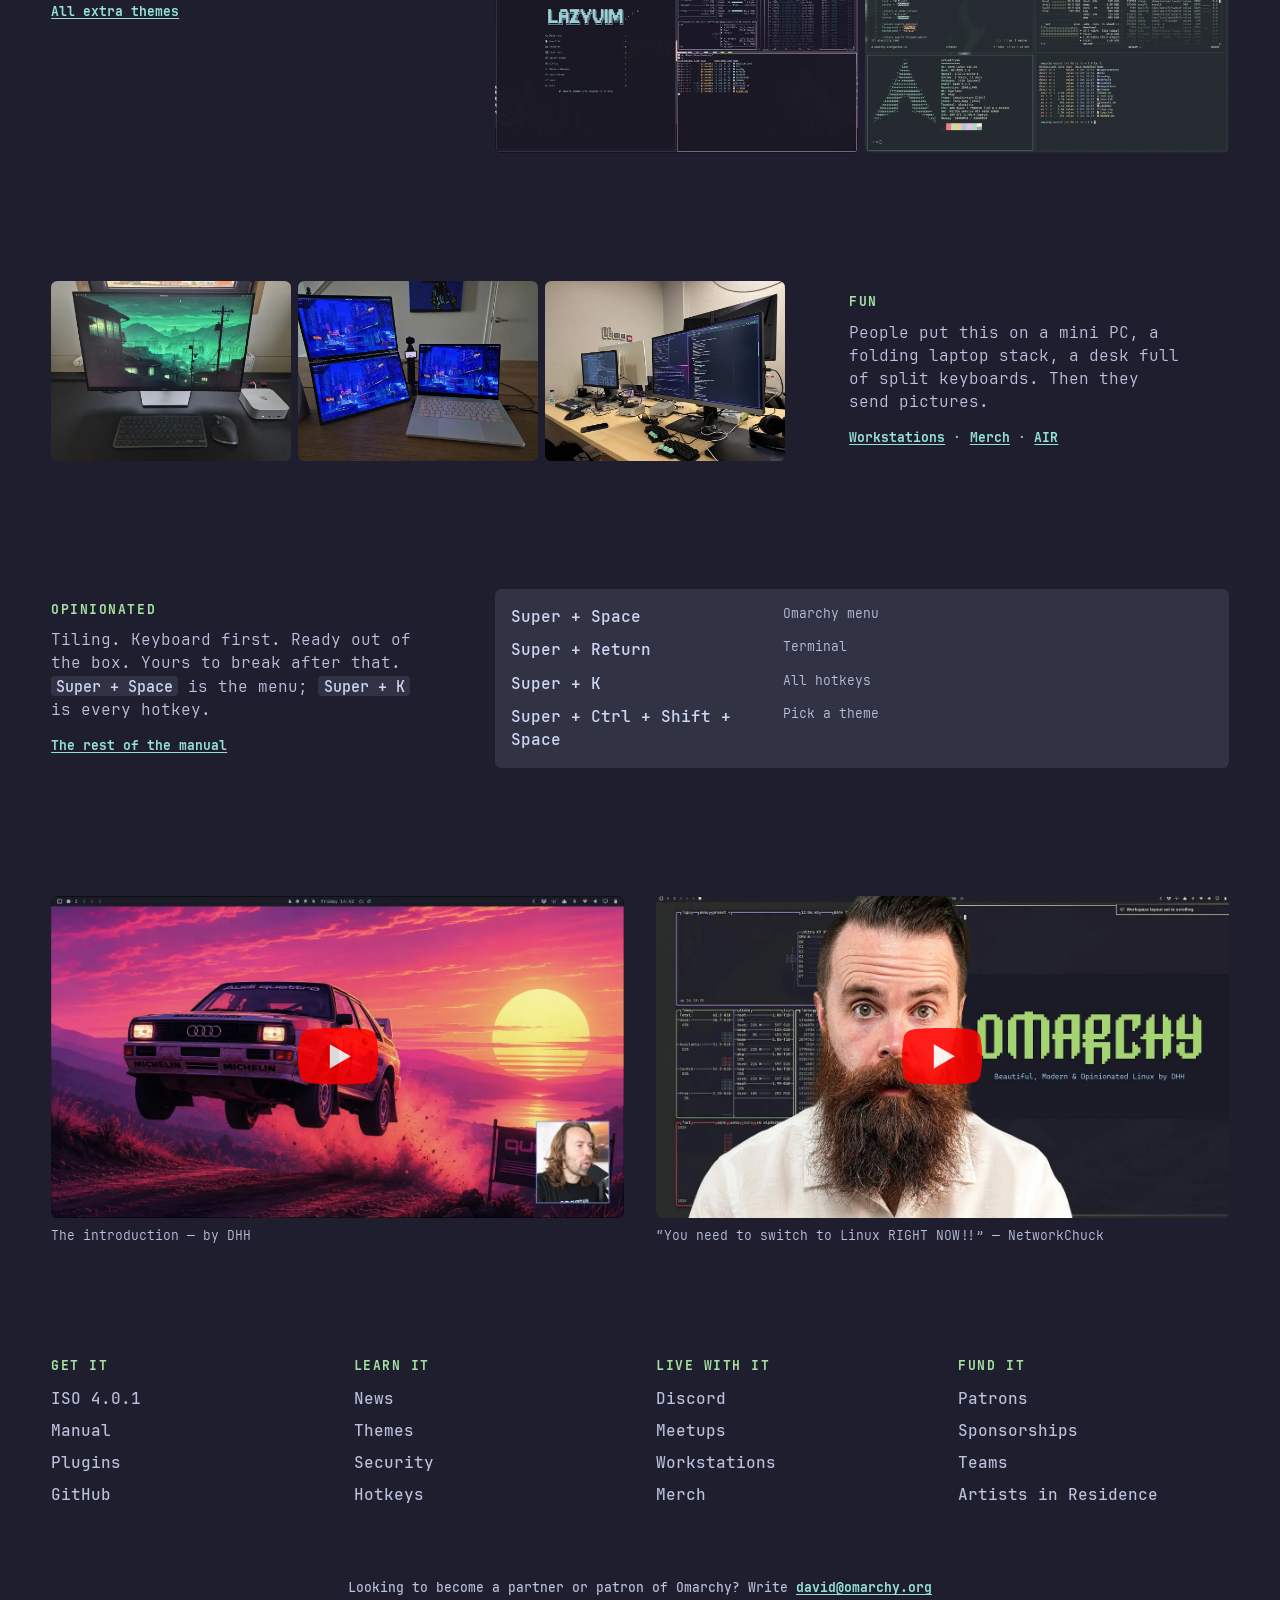
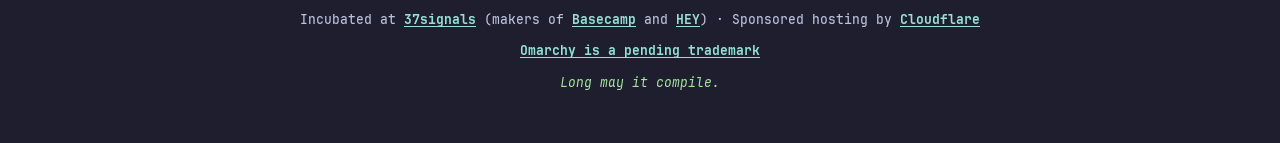
==== commit 8d0c953a: "Polish Omarchy redesign submission" ====
--- a/index.html
+++ b/index.html
@@ -10,20 +10,22 @@
     <meta property="og:site_name" content="Omarchy">
     <meta property="og:title" content="Omarchy">
     <meta property="og:description" content="Beautiful, Fun &amp; Opinionated Linux by DHH">
-    <meta property="og:image" content="https://omarchy.org/assets/images/opengraph.png">
-    <meta property="og:url" content="https://omarchy.org">
+    <meta property="og:image" content="https://slickslayer6.github.io/omarchy-page/assets/images/readme-preview.jpg">
+    <meta property="og:url" content="https://slickslayer6.github.io/omarchy-page/">
     <meta property="og:type" content="website">
 
     <meta name="twitter:title" content="Omarchy">
     <meta name="twitter:description" content="Beautiful, Fun &amp; Opinionated Linux by DHH">
-    <meta name="twitter:image" content="https://omarchy.org/assets/images/opengraph.png">
+    <meta name="twitter:image" content="https://slickslayer6.github.io/omarchy-page/assets/images/readme-preview.jpg">
     <meta name="twitter:card" content="summary_large_image">
 
-    <link rel="icon" href="/assets/images/favicon.png">
-    <link rel="stylesheet" href="/assets/css/reset.css">
-    <link rel="stylesheet" href="/assets/css/fonts.css">
-    <link rel="stylesheet" href="/assets/css/root.css">
-    <link rel="stylesheet" href="/assets/css/site.css">
+    <link rel="canonical" href="https://slickslayer6.github.io/omarchy-page/">
+
+    <link rel="icon" href="assets/images/favicon.png">
+    <link rel="stylesheet" href="assets/css/reset.css">
+    <link rel="stylesheet" href="assets/css/fonts.css">
+    <link rel="stylesheet" href="assets/css/root.css">
+    <link rel="stylesheet" href="assets/css/site.css">
 
     <script>
       (function () {
@@ -39,18 +41,18 @@
       })();
     </script>
 
-    <script src="/assets/js/script.js" type="module"></script>
+    <script src="assets/js/script.js" type="module"></script>
   </head>
 
   <body>
     <a class="skip" href="#content">Skip to content</a>
 
     <div class="notification">
-      <a href="https://omarchy.org/news/2026/08/omacom-foundation-launches-with-8-million">Omacom Foundation launches with <s>$8</s> $10 million</a>
+      <a href="https://omarchy.org/news/2026/08/omacom-foundation-launches-with-8-million">Omacom Foundation launches with $10 million</a>
     </div>
 
     <header class="bar">
-      <a class="bar__brand" href="/" aria-label="Omarchy">
+      <a class="bar__brand" href="index.html" aria-label="Omarchy">
         <span class="bar__logo" aria-hidden="true"></span>
         <span class="bar__wordmark" aria-hidden="true"></span>
       </a>
@@ -64,20 +66,20 @@
 
       <div class="bar__theme">
         <span class="bar__theme-name" data-theme-name aria-hidden="true">catppuccin</span>
-        <div class="switcher" role="radiogroup" aria-label="Desktop theme">
-          <button class="switcher__dot" type="button" role="radio" aria-checked="true" data-theme-set="catppuccin" style="--dot:#cba6f7" title="Catppuccin">
+        <div class="switcher" role="radiogroup" aria-label="Site theme">
+          <button class="switcher__dot" type="button" role="radio" aria-checked="true" data-theme-set="catppuccin" style="--dot:#cba6f7" title="Catppuccin" tabindex="0">
             <span class="visually-hidden">Catppuccin</span>
           </button>
-          <button class="switcher__dot" type="button" role="radio" aria-checked="false" data-theme-set="tokyo-night" style="--dot:#7aa2f7" title="Tokyo Night">
+          <button class="switcher__dot" type="button" role="radio" aria-checked="false" data-theme-set="tokyo-night" style="--dot:#7aa2f7" title="Tokyo Night" tabindex="-1">
             <span class="visually-hidden">Tokyo Night</span>
           </button>
-          <button class="switcher__dot" type="button" role="radio" aria-checked="false" data-theme-set="nord" style="--dot:#88c0d0" title="Nord">
+          <button class="switcher__dot" type="button" role="radio" aria-checked="false" data-theme-set="nord" style="--dot:#88c0d0" title="Nord" tabindex="-1">
             <span class="visually-hidden">Nord</span>
           </button>
-          <button class="switcher__dot" type="button" role="radio" aria-checked="false" data-theme-set="everforest" style="--dot:#a7c080" title="Everforest">
+          <button class="switcher__dot" type="button" role="radio" aria-checked="false" data-theme-set="everforest" style="--dot:#a7c080" title="Everforest" tabindex="-1">
             <span class="visually-hidden">Everforest</span>
           </button>
-          <button class="switcher__dot" type="button" role="radio" aria-checked="false" data-theme-set="retro-82" style="--dot:#faa968" title="Retro 82">
+          <button class="switcher__dot" type="button" role="radio" aria-checked="false" data-theme-set="retro-82" style="--dot:#faa968" title="Retro 82" tabindex="-1">
             <span class="visually-hidden">Retro 82</span>
           </button>
         </div>
@@ -98,6 +100,7 @@
     <main id="content">
       <header class="hero wrap">
         <div class="hero__copy">
+          <span class="hero__wordmark" aria-hidden="true"></span>
           <h1>Beautiful, Fun &amp; Opinionated Linux by <a href="https://dhh.dk">DHH</a></h1>
           <p class="hero__sub">The malleable OS for the age of agents. Where you can vibe your way through every alteration, tweak, and desire. <a href="https://omarchs.fyi">Be the Omarch</a> and command your agent!</p>
           <div class="hero__actions">
@@ -114,7 +117,7 @@
 
         <figure class="desktop">
           <div class="desktop__window">
-            <img data-desktop src="/assets/images/desktop/catppuccin.webp" width="1600" height="900" alt="Omarchy desktop · catppuccin">
+            <img data-desktop src="assets/images/desktop/catppuccin.webp" width="1600" height="900" alt="Omarchy desktop · catppuccin">
           </div>
           <script>
             (function () {
@@ -122,7 +125,7 @@
               if (!theme) return;
               if (theme !== 'catppuccin') {
                 var img = document.querySelector('[data-desktop]');
-                img.src = '/assets/images/desktop/' + theme + '.webp';
+                img.src = 'assets/images/desktop/' + theme + '.webp';
                 img.alt = 'Omarchy desktop · ' + theme;
               }
               document.querySelectorAll('[data-theme-name]').forEach(function (el) {
@@ -138,36 +141,45 @@
 
       <section class="beats wrap" aria-label="Beautiful, fun, and opinionated">
         <article class="beat">
-          <h2>Beautiful</h2>
-          <p>A new theme is a new machine. One hundred and forty-six of them from the community, on top of the ones that ship in the box.</p>
-          <div class="thumbs">
-            <a href="https://omarchy.org/themes/"><img src="/assets/images/themes/gold-rush.webp" width="1200" height="675" alt="Gold Rush theme" loading="lazy" decoding="async"></a>
-            <a href="https://omarchy.org/themes/"><img src="/assets/images/themes/synthwave-84.webp" width="1200" height="675" alt="Synthwave '84 theme" loading="lazy" decoding="async"></a>
-            <a href="https://omarchy.org/themes/"><img src="/assets/images/themes/rose-pine-dark.webp" width="1200" height="675" alt="Rose Pine Dark theme" loading="lazy" decoding="async"></a>
-            <a href="https://omarchy.org/themes/"><img src="/assets/images/themes/evergarden.webp" width="1200" height="675" alt="Evergarden theme" loading="lazy" decoding="async"></a>
-          </div>
-          <a class="beat__more" href="https://omarchy.org/themes/">All extra themes</a>
+          <div class="beat__copy">
+            <h2>Beautiful</h2>
+            <p>A new theme is a new machine. One hundred and forty-six of them from the community, on top of the ones that ship in the box.</p>
+            <p class="beat__links"><a href="https://omarchy.org/themes/">All extra themes</a></p>
+          </div>
+          <div class="beat__visual thumbs">
+            <a href="https://omarchy.org/themes/"><img src="assets/images/themes/gold-rush.webp" width="1200" height="675" alt="Gold Rush theme" loading="lazy" decoding="async"></a>
+            <a href="https://omarchy.org/themes/"><img src="assets/images/themes/synthwave-84.webp" width="1200" height="675" alt="Synthwave '84 theme" loading="lazy" decoding="async"></a>
+            <a href="https://omarchy.org/themes/"><img src="assets/images/themes/rose-pine-dark.webp" width="1200" height="675" alt="Rose Pine Dark theme" loading="lazy" decoding="async"></a>
+            <a href="https://omarchy.org/themes/"><img src="assets/images/themes/evergarden.webp" width="1200" height="675" alt="Evergarden theme" loading="lazy" decoding="async"></a>
+          </div>
         </article>
 
         <article class="beat">
-          <h2>Fun</h2>
-          <p>People put this on a mini PC, a folding laptop stack, a desk full of split keyboards. Then they send pictures.</p>
-          <div class="desks">
-            <a href="https://omarchy.org/workstations/"><img src="/assets/images/workstations/thumbs/20250809_093527.webp" width="900" height="675" alt="A single-monitor Omarchy workstation" loading="lazy" decoding="async"></a>
-            <a href="https://omarchy.org/workstations/"><img src="/assets/images/workstations/thumbs/20250819_130901.webp" width="900" height="675" alt="A three-screen Omarchy laptop setup" loading="lazy" decoding="async"></a>
-            <a href="https://omarchy.org/workstations/"><img src="/assets/images/workstations/thumbs/6a74444a-0a73-46bc-817d-bce9c9c6c0e6.webp" width="900" height="675" alt="An ultrawide Omarchy desk with split keyboards" loading="lazy" decoding="async"></a>
-          </div>
-          <a class="beat__more" href="https://omarchy.org/workstations/">Workstations</a>
-          ·
-          <a class="beat__more" href="https://supply.37signals.com/collections/omarchy">Merch</a>
-          ·
-          <a class="beat__more" href="https://omarchy.org/air/">AIR</a>
+          <div class="beat__copy">
+            <h2>Fun</h2>
+            <p>People put this on a mini PC, a folding laptop stack, a desk full of split keyboards. Then they send pictures.</p>
+            <p class="beat__links">
+              <a href="https://omarchy.org/workstations/">Workstations</a>
+              <span aria-hidden="true">·</span>
+              <a href="https://supply.37signals.com/collections/omarchy">Merch</a>
+              <span aria-hidden="true">·</span>
+              <a href="https://omarchy.org/air/">AIR</a>
+            </p>
+          </div>
+          <div class="beat__visual desks">
+            <a href="https://omarchy.org/workstations/"><img src="assets/images/workstations/thumbs/20250809_093527.webp" width="900" height="675" alt="A single-monitor Omarchy workstation" loading="lazy" decoding="async"></a>
+            <a href="https://omarchy.org/workstations/"><img src="assets/images/workstations/thumbs/20250819_130901.webp" width="900" height="675" alt="A three-screen Omarchy laptop setup" loading="lazy" decoding="async"></a>
+            <a href="https://omarchy.org/workstations/"><img src="assets/images/workstations/thumbs/6a74444a-0a73-46bc-817d-bce9c9c6c0e6.webp" width="900" height="675" alt="An ultrawide Omarchy desk with split keyboards" loading="lazy" decoding="async"></a>
+          </div>
         </article>
 
         <article class="beat">
-          <h2>Opinionated</h2>
-          <p>Tiling. Keyboard first. Ready out of the box. Yours to break after that. <kbd>Super + Space</kbd> is the menu; <kbd>Super + K</kbd> is every hotkey.</p>
-          <dl class="keys">
+          <div class="beat__copy">
+            <h2>Opinionated</h2>
+            <p>Tiling. Keyboard first. Ready out of the box. Yours to break after that. <kbd>Super + Space</kbd> is the menu; <kbd>Super + K</kbd> is every hotkey.</p>
+            <p class="beat__links"><a href="https://omarchy.org/manual/hotkeys">The rest of the manual</a></p>
+          </div>
+          <dl class="beat__visual keys">
             <div>
               <dt>Super + Space</dt>
               <dd>Omarchy menu</dd>
@@ -185,14 +197,13 @@
               <dd>Pick a theme</dd>
             </div>
           </dl>
-          <a class="beat__more" href="https://omarchy.org/manual/hotkeys">The rest of the manual</a>
         </article>
       </section>
 
       <section class="watch wrap" aria-label="Videos">
         <figure class="video">
           <button class="video__facade" type="button" data-video="F7fe9pa8OeE" data-title="Omarchy introduction video" aria-label="Play: Omarchy introduction video">
-            <img src="/assets/images/video/omarchy-quattro.webp" width="1280" height="720" alt="Omarchy Quattro by David Heinemeier Hansson" decoding="async">
+            <img src="assets/images/video/omarchy-quattro.webp" width="1280" height="720" alt="Omarchy Quattro by David Heinemeier Hansson" decoding="async">
             <span class="video__play" aria-hidden="true">
               <svg viewBox="0 0 68 48"><path d="M66.5 7.7a8.6 8.6 0 0 0-6-6C55.2 0 34 0 34 0S12.8 0 7.5 1.7a8.6 8.6 0 0 0-6 6A89.7 89.7 0 0 0 0 24a89.7 89.7 0 0 0 1.5 16.3 8.6 8.6 0 0 0 6 6C12.8 48 34 48 34 48s21.2 0 26.5-1.7a8.6 8.6 0 0 0 6-6A89.7 89.7 0 0 0 68 24a89.7 89.7 0 0 0-1.5-16.3z" fill="#f00"/><path d="M27 34.3 44.8 24 27 13.7z" fill="#fff"/></svg>
             </span>
@@ -202,7 +213,7 @@
 
         <figure class="video">
           <button class="video__facade" type="button" data-video="9SDkU5VDQEQ" data-title="You need to switch to Linux RIGHT NOW!! by NetworkChuck" aria-label="Play: You need to switch to Linux RIGHT NOW!! by NetworkChuck">
-            <img src="/assets/images/video/networkchuck.webp" width="1280" height="720" alt="You need to switch to Linux RIGHT NOW!! by NetworkChuck" decoding="async">
+            <img src="assets/images/video/networkchuck.webp" width="1280" height="720" alt="You need to switch to Linux RIGHT NOW!! by NetworkChuck" decoding="async">
             <span class="video__play" aria-hidden="true">
               <svg viewBox="0 0 68 48"><path d="M66.5 7.7a8.6 8.6 0 0 0-6-6C55.2 0 34 0 34 0S12.8 0 7.5 1.7a8.6 8.6 0 0 0-6 6A89.7 89.7 0 0 0 0 24a89.7 89.7 0 0 0 1.5 16.3 8.6 8.6 0 0 0 6 6C12.8 48 34 48 34 48s21.2 0 26.5-1.7a8.6 8.6 0 0 0 6-6A89.7 89.7 0 0 0 68 24a89.7 89.7 0 0 0-1.5-16.3z" fill="#f00"/><path d="M27 34.3 44.8 24 27 13.7z" fill="#fff"/></svg>
             </span>
@@ -254,6 +265,7 @@
     <footer class="footer wrap">
       <p>Looking to become a partner or patron of Omarchy? Write <a href="mailto:david@omarchy.org">david@omarchy.org</a></p>
       <p>Incubated at <a href="https://37signals.com">37signals</a> (makers of <a href="https://basecamp.com">Basecamp</a> and <a href="https://hey.com">HEY</a>) · Sponsored hosting by <a href="https://cloudflare.com">Cloudflare</a></p>
+      <p><a href="https://omarchy.org/brand/">Omarchy is a pending trademark</a></p>
       <p><a class="wink" href="https://omarchs.fyi">Long may it compile.</a></p>
     </footer>
   </body>
--- a/assets/css/site.css
+++ b/assets/css/site.css
@@ -88,11 +88,6 @@
     color var(--transition);
 }
 
-.notification s {
-  text-decoration: line-through;
-}
-
-
 /* Compact bar. The ASCII wordmark lives here as a CSS mask of the official
    vector, so it recolors with the theme and no longer eats the fold. */
 
@@ -204,6 +199,7 @@
 
 .bar__theme-name {
   color: var(--color-bright);
+  display: none;
   font-size: var(--font-size-small);
   font-weight: 600;
   padding-inline: 0.35em;
@@ -224,10 +220,10 @@
   box-shadow: none;
   cursor: pointer;
   display: grid;
-  height: 1.85em;
+  height: 2.15em;
   justify-items: center;
   padding: 0;
-  width: 1.85em;
+  width: 2.15em;
 }
 
 .switcher__dot::after {
@@ -265,6 +261,18 @@
   margin-bottom: var(--space-x-large);
   max-width: 44em;
   text-align: center;
+}
+
+.hero__wordmark {
+  background: var(--color-green);
+  display: block;
+  height: clamp(3.6rem, 8vw, 6.4rem);
+  margin-bottom: var(--space-neutral);
+  margin-inline: auto;
+  mask: url('../images/brand/omarchy-wordmark-mask.svg') center / contain no-repeat;
+  -webkit-mask: url('../images/brand/omarchy-wordmark-mask.svg') center / contain no-repeat;
+  transition: background var(--transition);
+  width: min(82vw, 31rem);
 }
 
 .hero h1 {
@@ -386,7 +394,12 @@
   padding-bottom: var(--space-xx-large);
 }
 
-.beat h2 {
+.beat {
+  display: grid;
+  gap: var(--space-medium);
+}
+
+.beat__copy h2 {
   color: var(--color-green);
   font-size: var(--font-size-small);
   font-weight: 700;
@@ -395,15 +408,18 @@
   text-transform: uppercase;
 }
 
-.beat p {
+.beat__copy > p:not(.beat__links) {
   margin-bottom: var(--space-medium);
   max-width: 36em;
   text-wrap: pretty;
 }
 
-.beat__more {
-  display: inline-block;
-  font-size: var(--font-size-small);
+.beat__links {
+  align-items: center;
+  display: flex;
+  flex-wrap: wrap;
+  font-size: var(--font-size-small);
+  gap: 0.65em;
   margin-top: var(--space-small);
 }
 
@@ -699,6 +715,10 @@
 
 @media (min-width: 40em) {
 
+  .bar__theme-name {
+    display: inline;
+  }
+
   .keys div {
     grid-template-columns: 16em 1fr;
   }
@@ -739,8 +759,35 @@
   }
 
   .beats {
-    gap: var(--space-large);
-    grid-template-columns: 1fr 1fr 1fr;
+    gap: 0;
+  }
+
+  .beat {
+    align-items: center;
+    border-top: var(--border-width) solid var(--border-color);
+    gap: var(--space-xx-large);
+    grid-template-columns: minmax(14rem, 0.75fr) minmax(0, 1.45fr);
+    padding-block: var(--space-xx-large);
+  }
+
+  .beat:nth-child(even) {
+    grid-template-columns: minmax(0, 1.45fr) minmax(14rem, 0.75fr);
+  }
+
+  .beat:nth-child(even) .beat__copy {
+    order: 2;
+  }
+
+  .beat:nth-child(even) .beat__visual {
+    order: 1;
+  }
+
+  .desks {
+    grid-template-columns: repeat(3, minmax(0, 1fr));
+  }
+
+  .desks a:last-child {
+    grid-column: auto;
   }
 
 }
